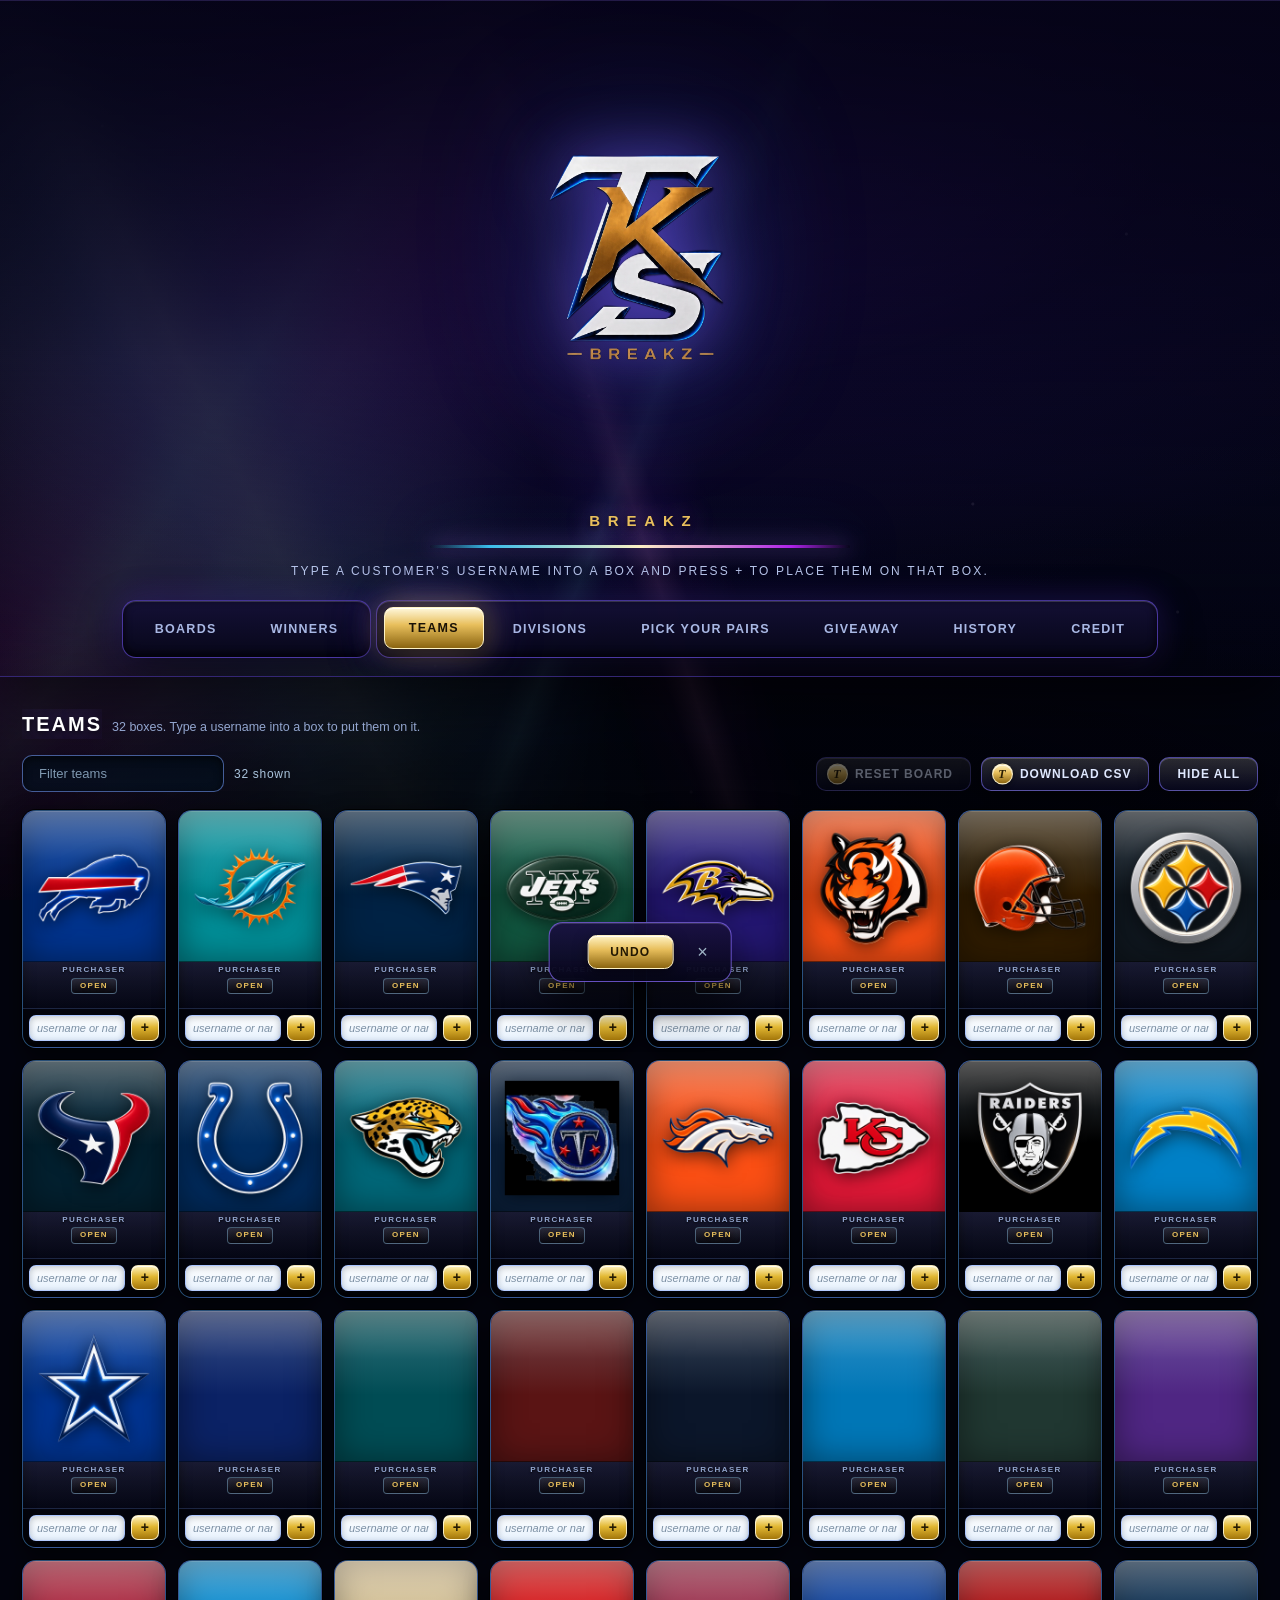
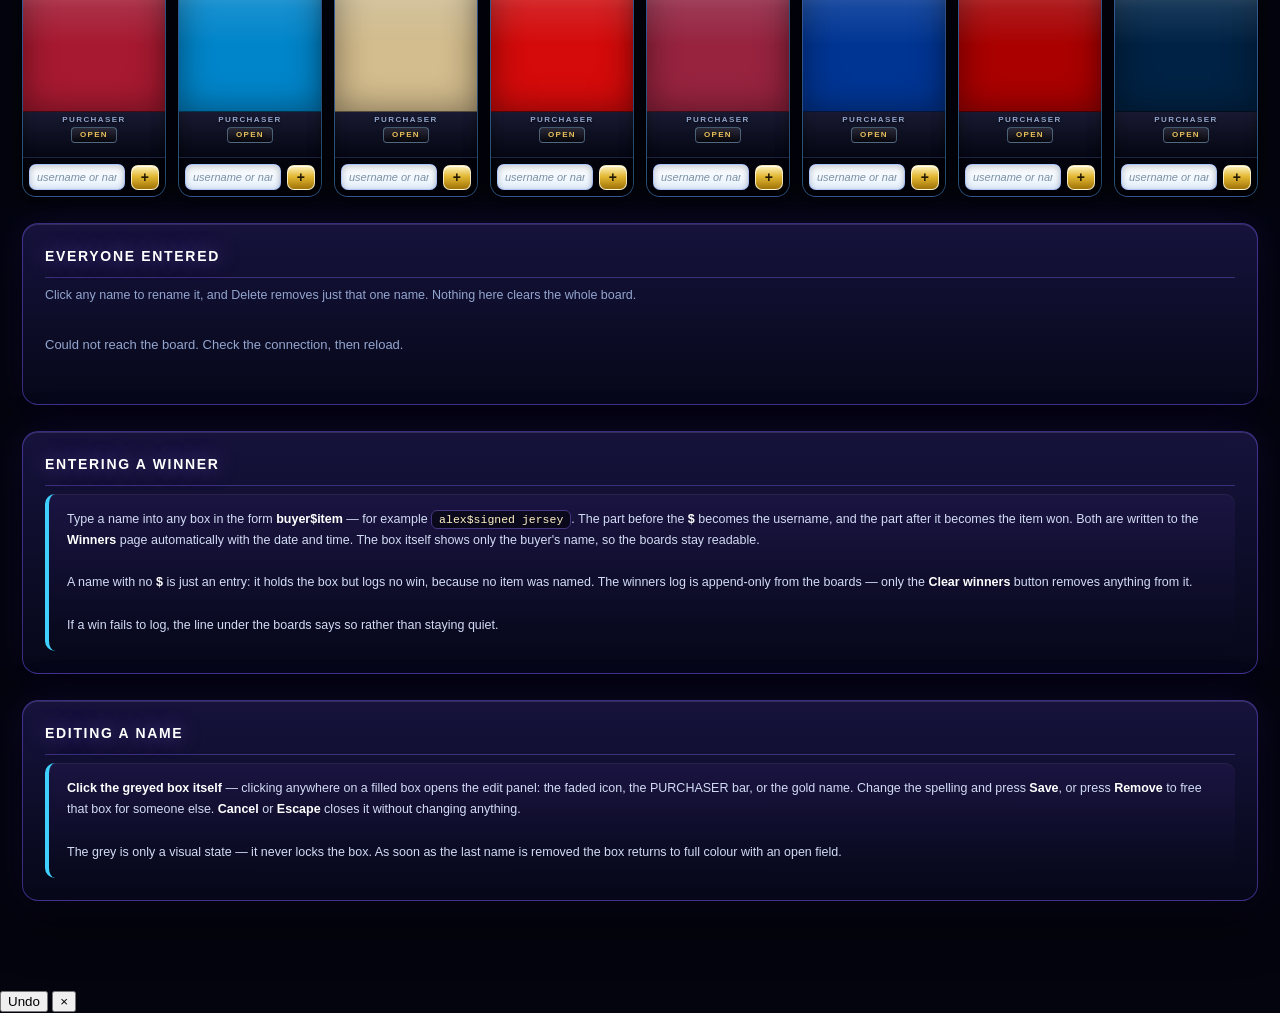
==== index.html @ a14201a5 "Update index.html" ====
<!DOCTYPE html>
<html lang="en">
<head>
<meta charset="utf-8">
<meta name="viewport" content="width=device-width, initial-scale=1">
<title>TKS Breakz — Boards and Winners</title>
<link rel="icon" href="favicon.svg" type="image/svg+xml">
<script>
/* THE STYLESHEETS, LOADED IN ORDER. casino.css is the whole theme;
   divisions.css restyles the Divisions board into cards and nothing
   else. A plain <link> starts downloading at once.

   THE ?v= NUMBER MUST GO UP EVERY TIME A FILE BELOW CHANGES.

   These were plain filenames, so when the CSS changed the browser kept
   serving the copy already in its cache - and so did GitHub's CDN.
   Uploading a new neon.css changed nothing, because the URL had not.
   ?v= makes each one a different URL, so a changed file is a new
   download everywhere.

   BUMPED to 25: one person may now hold SEVERAL pairs, so four pairs
   earn two entries. The board had been refusing every pair after the
   first, which is why the giveaway only ever saw one of them.

   app.js now carries: the HISTORY tab (every board reset is written down
   before it clears, and History lists each one); the GIVEAWAY wheel with
   the TKS mark in the hub, a side arrow whose point marks the winner,
   labels that never cross the middle, and a livelier spin.

   neon.css carries the hub-mark styling and the spin glow. */
(function () {
  var files = ["casino.css?v=25", "divisions.css?v=25", "neon.css?v=25"];
  for (var i = 0; i < files.length; i++) {
    var link = document.createElement("link");
    link.rel = "stylesheet";
    link.href = files[i];
    document.head.appendChild(link);
  }
})();
</script>
<style>
  /* the run banner on the winners page */
  .runbar{
    display:flex; flex-wrap:wrap; gap:10px 14px; align-items:center;
    padding:13px 16px; margin:0 0 18px;
    background:linear-gradient(180deg, rgba(8,28,52,.85), rgba(3,12,24,.7));
    border:1px solid rgba(201,162,39,.45); border-radius:12px;
    box-shadow:inset 0 1px 0 rgba(255,255,255,.08);
  }
  .runbar .lbl{
    font-size:10.5px; font-weight:900; letter-spacing:.12em;
    text-transform:uppercase; color:#f0d67a;
  }
  .runbar .when{font-size:13px; font-weight:800; color:#eaf3ff}
  .runbar .spacer{flex:1 1 auto}
  #newRun{
    font-family:inherit; font-size:11px; font-weight:900;
    letter-spacing:.09em; text-transform:uppercase; cursor:pointer;
    padding:9px 18px; border-radius:9px;
    color:#221803; border:1px solid #ffeeae;
    background:linear-gradient(180deg, #fff8dc, #f2d264 42%, #b6880f 100%);
    box-shadow:0 3px 10px rgba(0,0,0,.5), inset 0 1px 0 rgba(255,255,255,.85);
  }
  #newRun:hover{filter:brightness(1.08)}
  #newRun:disabled{opacity:.5; cursor:not-allowed}

  .note.warn{border-left-color:#ff9b9e; color:#ffd3d5}
</style>
</head>
<body>

<header>
  <a class="brand" href="./" aria-label="TKS Breakz home">
    <img src="logo.png" alt="TKS Breakz">
  </a>
  <h1>Breakz</h1>
  <p>Type a customer's username into a box and press + to place them on that box.</p>

  <div class="segment" id="pages" role="tablist" aria-label="Choose a page">
    <button type="button" id="pageBoardsBtn" role="tab" aria-selected="true">Boards</button>
    <button type="button" id="pageWinnersBtn" role="tab" aria-selected="false">Winners</button>
  </div>

  <div class="segment" id="tabs" role="tablist" aria-label="Choose a board"></div>
</header>

<!-- ============================ THE BOARDS PAGE ============================ -->
<div class="wrap" id="boardsPage">

  <div id="bootReport" style="display:none;background:#3a1d1d;border:1px solid #ff6b6b;border-radius:9px;padding:14px 16px;margin-bottom:16px;color:#ffd4d4;font-family:monospace;font-size:12.5px;white-space:pre-wrap"></div>

  <div class="boardhead">
    <h2 id="boardTitle">Teams</h2>
    <span id="boardSub"></span>
  </div>

  <div class="toolbar">
    <div class="left">
      <input id="filter" type="text" placeholder="Filter…" aria-label="Filter">
      <span class="count" id="count"></span>
    </div>
    <div class="left">
      <button class="ghost" id="resetBoard" type="button">Reset board</button>
      <button class="ghost" id="exportCsv" type="button">Download CSV</button>
      <button class="ghost" id="clearAll" type="button">Hide all</button>
    </div>
  </div>

  <div id="boards"></div>

  <div class="panel">
    <h2>Everyone entered <span class="count" id="entryCount"></span></h2>
    <p class="sub">Click any name to rename it, and Delete removes just that one name. Nothing here clears the whole board.</p>
    <div id="entries"></div>
    <p class="ok" id="saved"></p>
  </div>

  <div class="panel">
    <h2>Entering a winner</h2>
    <div class="note">
      Type a name into any box in the form <strong>buyer$item</strong> — for example
      <code>alex$signed jersey</code>. The part before the <strong>$</strong> becomes the username,
      and the part after it becomes the item won. Both are written to the
      <strong>Winners</strong> page automatically with the date and time. The box itself shows only the
      buyer's name, so the boards stay readable.<br><br>
      A name with no <strong>$</strong> is just an entry: it holds the box but logs no win, because no
      item was named. The winners log is append-only from the boards — only the
      <strong>Clear winners</strong> button removes anything from it.<br><br>
      If a win fails to log, the line under the boards says so rather than staying quiet.
    </div>
  </div>

  <div class="panel">
    <h2>Editing a name</h2>
    <div class="note">
      <strong>Click the greyed box itself</strong> — clicking anywhere on a filled box opens the edit panel:
      the faded icon, the PURCHASER bar, or the gold name. Change the spelling and press <strong>Save</strong>,
      or press <strong>Remove</strong> to free that box for someone else. <strong>Cancel</strong> or
      <strong>Escape</strong> closes it without changing anything.<br><br>
      The grey is only a visual state — it never locks the box. As soon as the last name is removed the box
      returns to full colour with an open field.
    </div>
  </div>

</div>

<!-- ============================ THE WINNERS PAGE ============================ -->
<div class="wrap" id="winnersPage" style="display:none">

  <div class="boardhead">
    <h2>Winners</h2>
    <span id="winnerCount"></span>
  </div>

  <!-- THE CURRENT RUN. Starting a new run moves one timestamp and
       deletes nothing, so the all-time board on the customer page
       keeps counting right through it. -->
  <div class="runbar">
    <span class="lbl">Current run began</span>
    <span class="when" id="runBegan">-</span>
    <span class="spacer"></span>
    <button type="button" id="newRun" title="Start a fresh run. No wins are deleted and the all-time board is untouched.">Start new run</button>
  </div>

  <div class="toolbar">
    <div class="left">
      <span class="sub" style="color:#a9c3dc;font-size:12.5px">
        Every item won, logged automatically when a box is filled as buyer$item.
        Type a tracking number straight onto the winner's line.
      </span>
    </div>
    <div class="left">
      <button class="ghost" id="winnerRefresh" type="button">Refresh</button>
      <button class="ghost" id="winnerCsv" type="button">Download winners</button>
      <button class="ghost" id="winnerClear" type="button">Clear winners</button>
    </div>
  </div>

  <div class="panel">
    <h2>Items won</h2>
    <div id="winners"></div>
  </div>

  <div class="panel">
    <h2>How this page fills up</h2>
    <div class="note">
      <strong>Items won</strong> is filled automatically: every time a name is placed on a board as
      <strong>buyer$item</strong>, a line appears with the date, the time, the username and the item.<br><br>
      <strong>Tracking numbers</strong> are typed into the small box on each winner's own line — no
      separate list. Type the number and it saves as soon as you click away or press Enter.<br><br>
      <strong>Start new run</strong> moves the run marker to now. The customer page's
      <strong>Current Run</strong> board goes back to zero, while <strong>All-Time Leaders</strong> keeps
      every win ever recorded. Nothing is deleted either way.<br><br>
      Nothing on the boards can remove a line from this list — not Reset board, not Hide all, not removing
      or renaming a name. Only <strong>Clear winners</strong> empties it.
    </div>
  </div>

  <div class="panel">
    <h2>The customer ledger</h2>
    <div class="note warn">
      This page is the shared ledger. Everything written here also appears, live, on the customer page:
      <strong>ledger.html</strong> — send customers that address and nothing else.<br><br>
      Customers see two leaderboards there, the Current Run board and the All-Time board, plus a list of
      every winner with a search box. That page is read-only by the database's own rules: it holds no
      sign-in and cannot write, change or delete a single row, whoever is using it.<br><br>
      <strong>This page has no sign-in either.</strong> Every button on it works for whoever opens it,
      including <strong>Clear winners</strong>. Keep the address to yourself, and use
      <strong>Download winners</strong> after each break so you always hold a copy nothing can touch.<br><br>
      Because the ledger is open to anyone with the link, <strong>do not put anything private on a winner's
      line</strong>. The username, the item and the tracking number are all visible to anyone who opens
      that page.
    </div>
  </div>

</div>

<div id="undobar">
  <span id="undotext"></span>
  <button id="undobtn" type="button">Undo</button>
  <button id="undoclose" type="button" aria-label="Dismiss">&times;</button>
</div>

<div id="winnerUndoBar">
  <span id="winnerUndoText"></span>
  <button id="winnerUndoBtn" type="button">Undo</button>
  <button id="winnerUndoClose" type="button" aria-label="Dismiss">&times;</button>
</div>

<!-- ORDER MATTERS: teams.js defines TEAMS, boards.js builds BOARDS from it,
     sb-client.js holds the shared connection, winners.js logs the wins,
     app.js draws it all. -->
<!-- A VERSION ON EVERY SCRIPT.

     These were plain filenames, so when the code changed the browser kept
     serving the copy already in its cache - and so did GitHub's CDN.
     Uploading a new app.js changed nothing, because the URL had not.

     ?v= makes each one a different URL, so a changed file is a new
     download everywhere. BUMP THIS NUMBER WHENEVER A SCRIPT CHANGES.

     BUMPED to 25 so app.js is refetched with the rest. -->
<script src="teams.js?v=25"></script>
<script src="boards.js?v=25"></script>
<script src="sb-client.js?v=25"></script>
<script src="winners.js?v=25"></script>
<script src="app.js?v=25"></script>

<script>
(function () {
  function show(which) {
    var boards = document.getElementById("boardsPage");
    var wins = document.getElementById("winnersPage");
    var bBtn = document.getElementById("pageBoardsBtn");
    var wBtn = document.getElementById("pageWinnersBtn");
    if (!boards || !wins) return;

    var onWinners = which === "winners";
    boards.style.display = onWinners ? "none" : "";
    wins.style.display = onWinners ? "" : "none";
    if (bBtn) bBtn.className = onWinners ? "" : "on";
    if (wBtn) wBtn.className = onWinners ? "on" : "";
    if (bBtn) bBtn.setAttribute("aria-selected", onWinners ? "false" : "true");
    if (wBtn) wBtn.setAttribute("aria-selected", onWinners ? "true" : "false");

    if (typeof renderWinners === "function") renderWinners();
    if (typeof paintRun === "function") paintRun();
  }

  window.showPage = show;

  var b = document.getElementById("pageBoardsBtn");
  var w = document.getElementById("pageWinnersBtn");
  if (b) b.addEventListener("click", function () { show("boards"); });
  if (w) w.addEventListener("click", function () { show("winners"); });
})();

(function () {
  function boot() {
    if (typeof initWinners === "function") initWinners();
  }
  if (document.readyState === "loading") {
    document.addEventListener("DOMContentLoaded", boot);
  } else {
    boot();
  }
})();

(function () {
  window.addEventListener("error", function (e) {
    var box = document.getElementById("bootReport");
    if (!box) return;
    box.style.display = "block";
    box.textContent += "Error: " + (e.message || "?") + "\n  at " +
      (e.filename || "?") + " line " + (e.lineno || "?") + "\n";
  });
})();
</script>
</body>
</html>
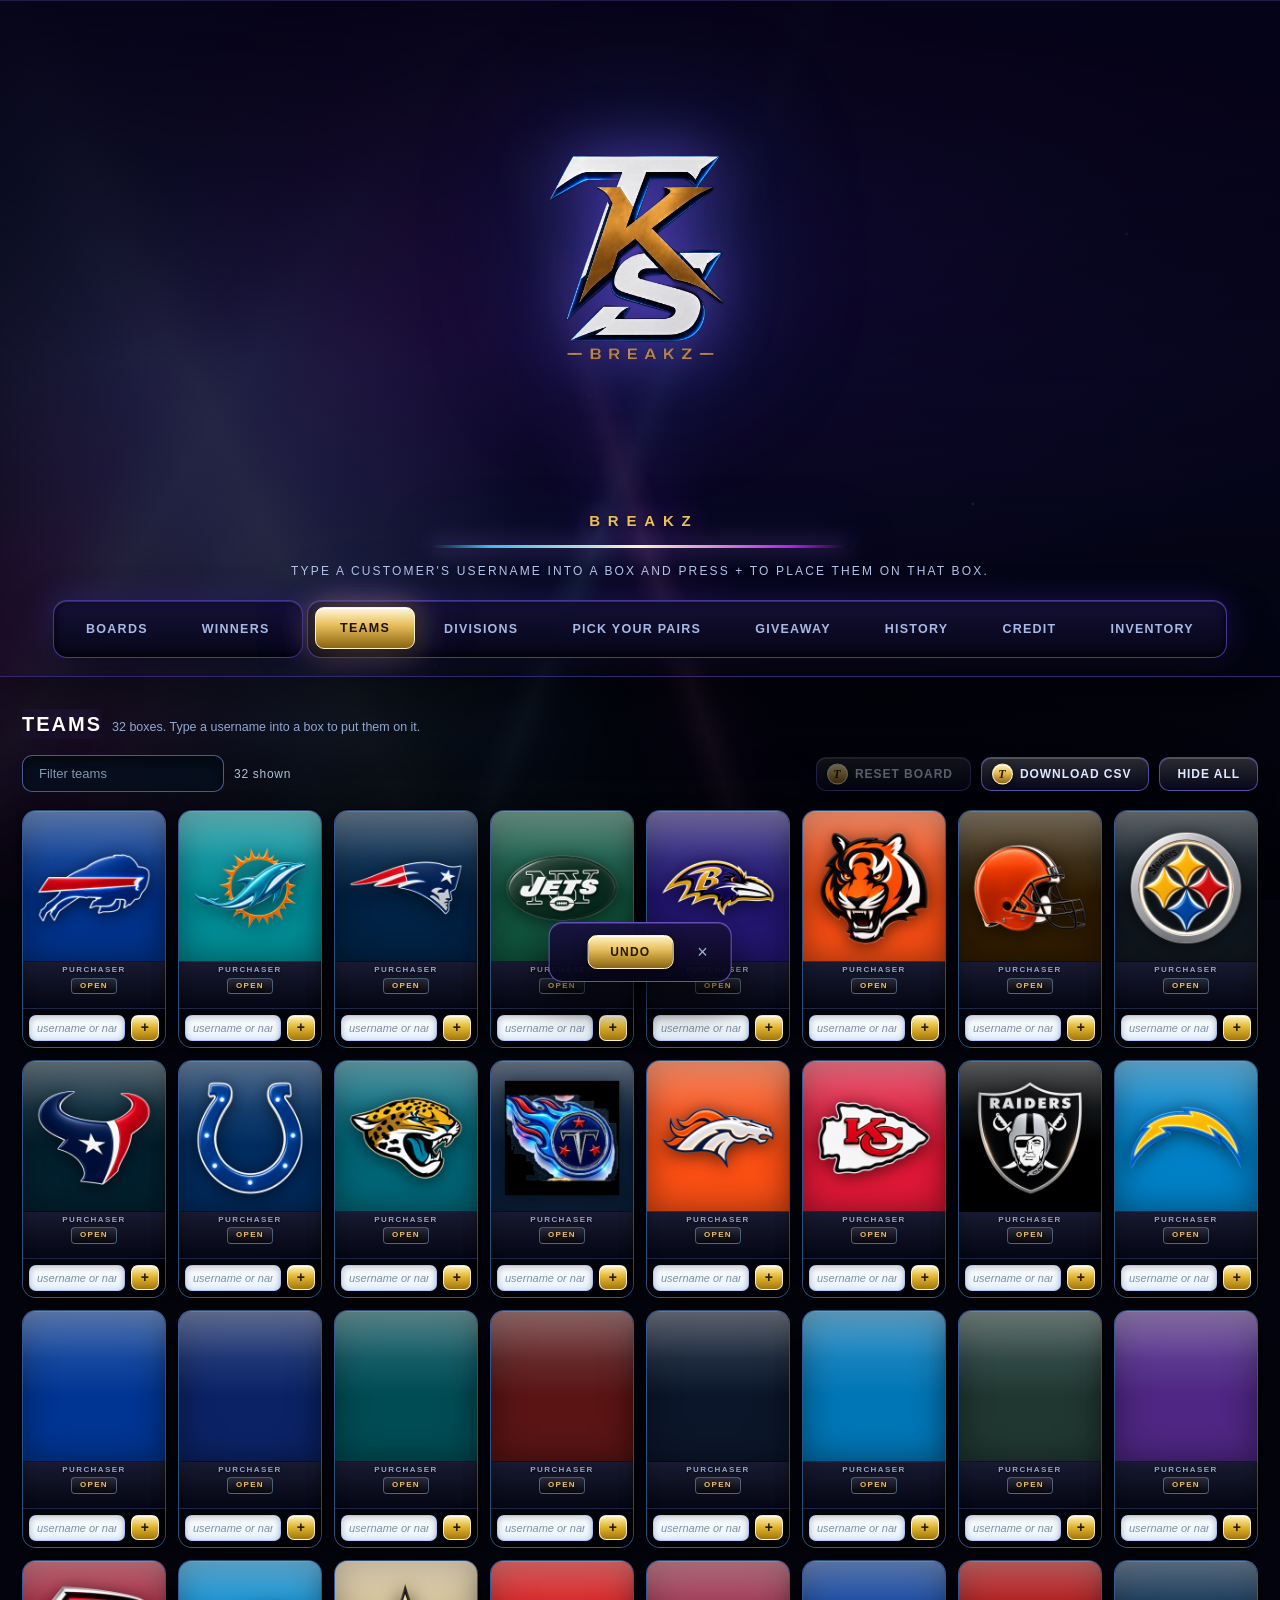
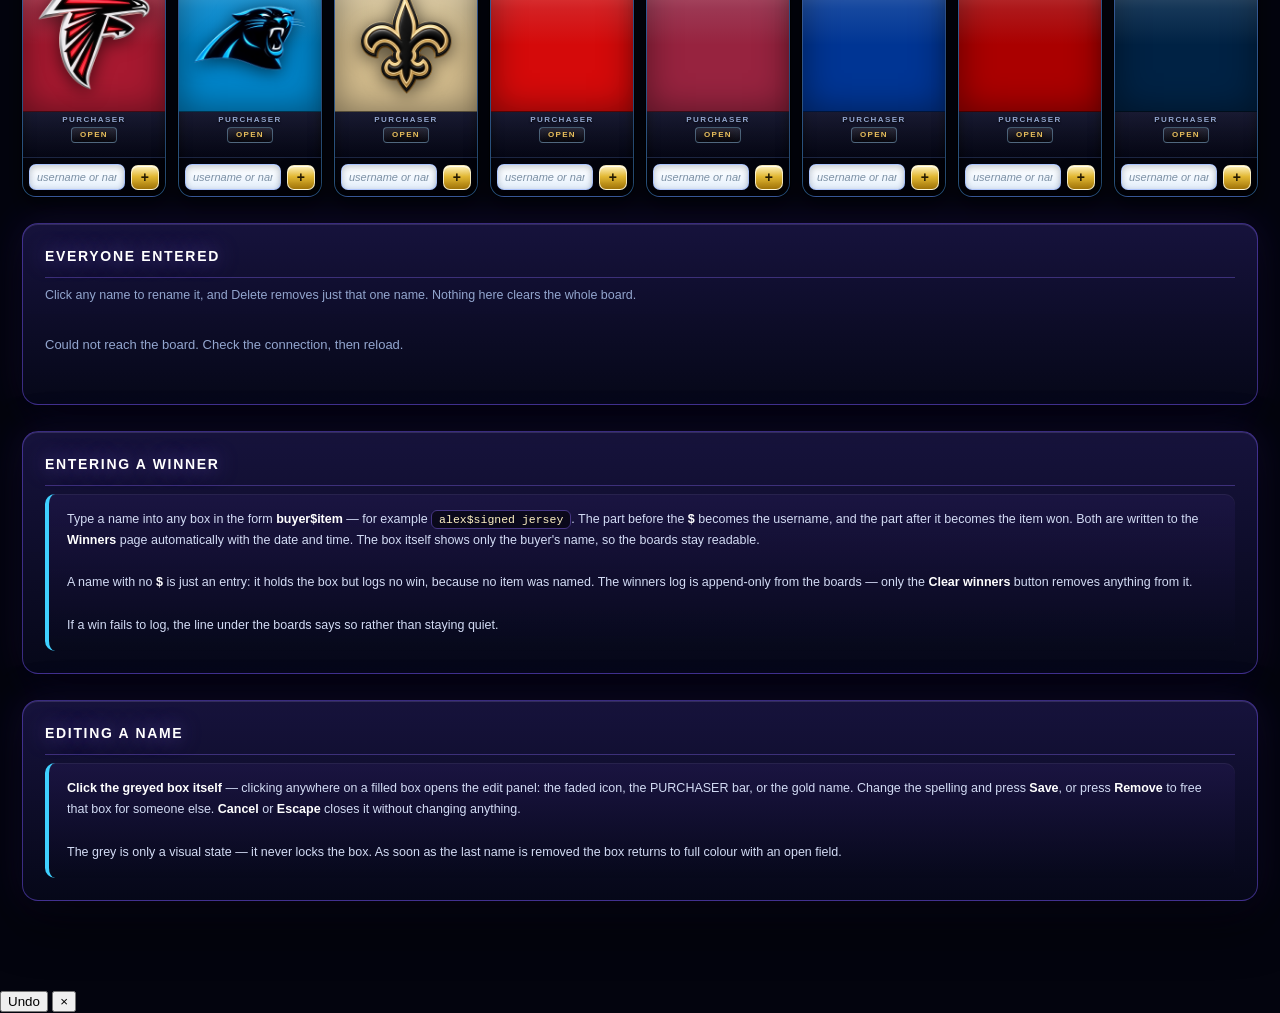
==== commit af0c70fc: "Update index.html" ====
--- a/index.html
+++ b/index.html
@@ -18,9 +18,8 @@
    ?v= makes each one a different URL, so a changed file is a new
    download everywhere.
 
-   BUMPED to 25: one person may now hold SEVERAL pairs, so four pairs
-   earn two entries. The board had been refusing every pair after the
-   first, which is why the giveaway only ever saw one of them.
+   BUMPED to 26: a new INVENTORY tab on the control side, for logging
+   stock bought into the shop and what it cost.
 
    app.js now carries: the HISTORY tab (every board reset is written down
    before it clears, and History lists each one); the GIVEAWAY wheel with
@@ -29,7 +28,7 @@
 
    neon.css carries the hub-mark styling and the spin glow. */
 (function () {
-  var files = ["casino.css?v=25", "divisions.css?v=25", "neon.css?v=25"];
+  var files = ["casino.css?v=26", "divisions.css?v=26", "neon.css?v=26"];
   for (var i = 0; i < files.length; i++) {
     var link = document.createElement("link");
     link.rel = "stylesheet";
@@ -239,12 +238,12 @@
      ?v= makes each one a different URL, so a changed file is a new
      download everywhere. BUMP THIS NUMBER WHENEVER A SCRIPT CHANGES.
 
-     BUMPED to 25 so app.js is refetched with the rest. -->
-<script src="teams.js?v=25"></script>
-<script src="boards.js?v=25"></script>
-<script src="sb-client.js?v=25"></script>
-<script src="winners.js?v=25"></script>
-<script src="app.js?v=25"></script>
+     BUMPED to 26 so app.js is refetched with the rest. -->
+<script src="teams.js?v=26"></script>
+<script src="boards.js?v=26"></script>
+<script src="sb-client.js?v=26"></script>
+<script src="winners.js?v=26"></script>
+<script src="app.js?v=26"></script>
 
 <script>
 (function () {
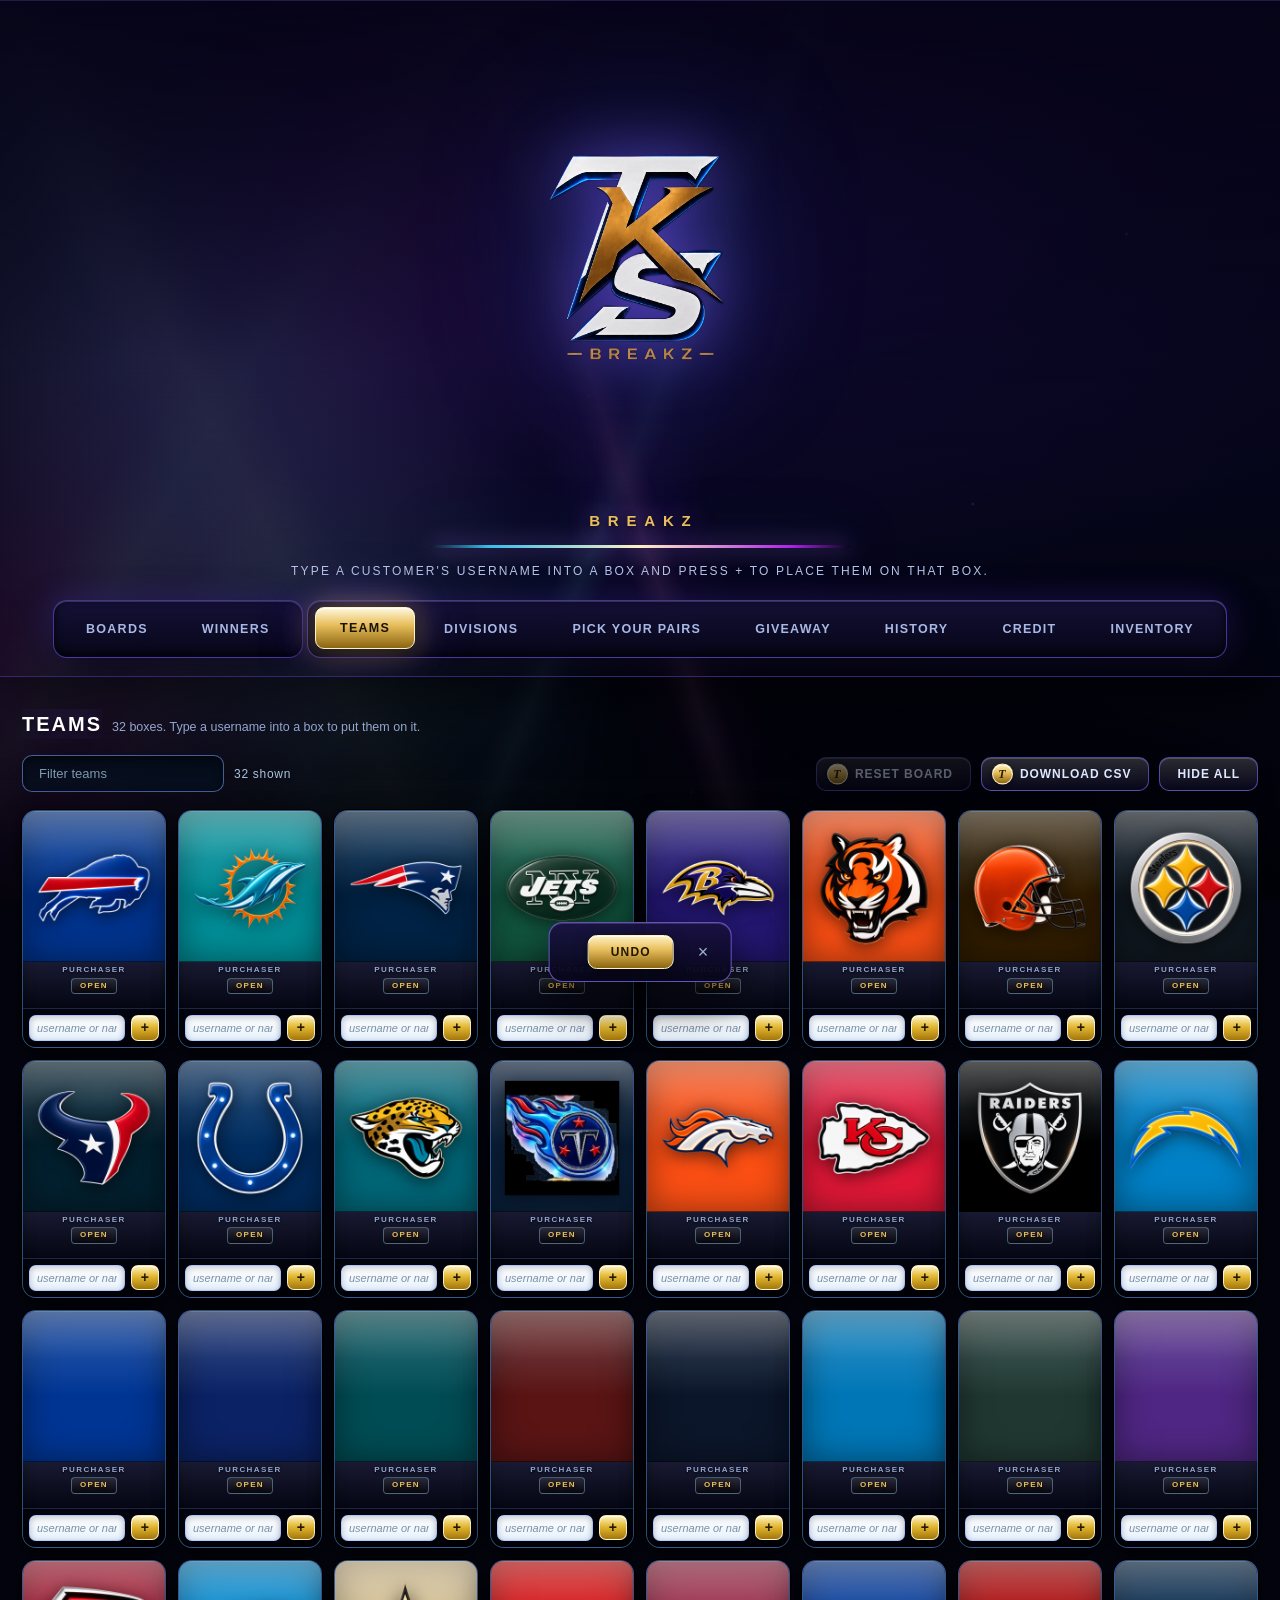
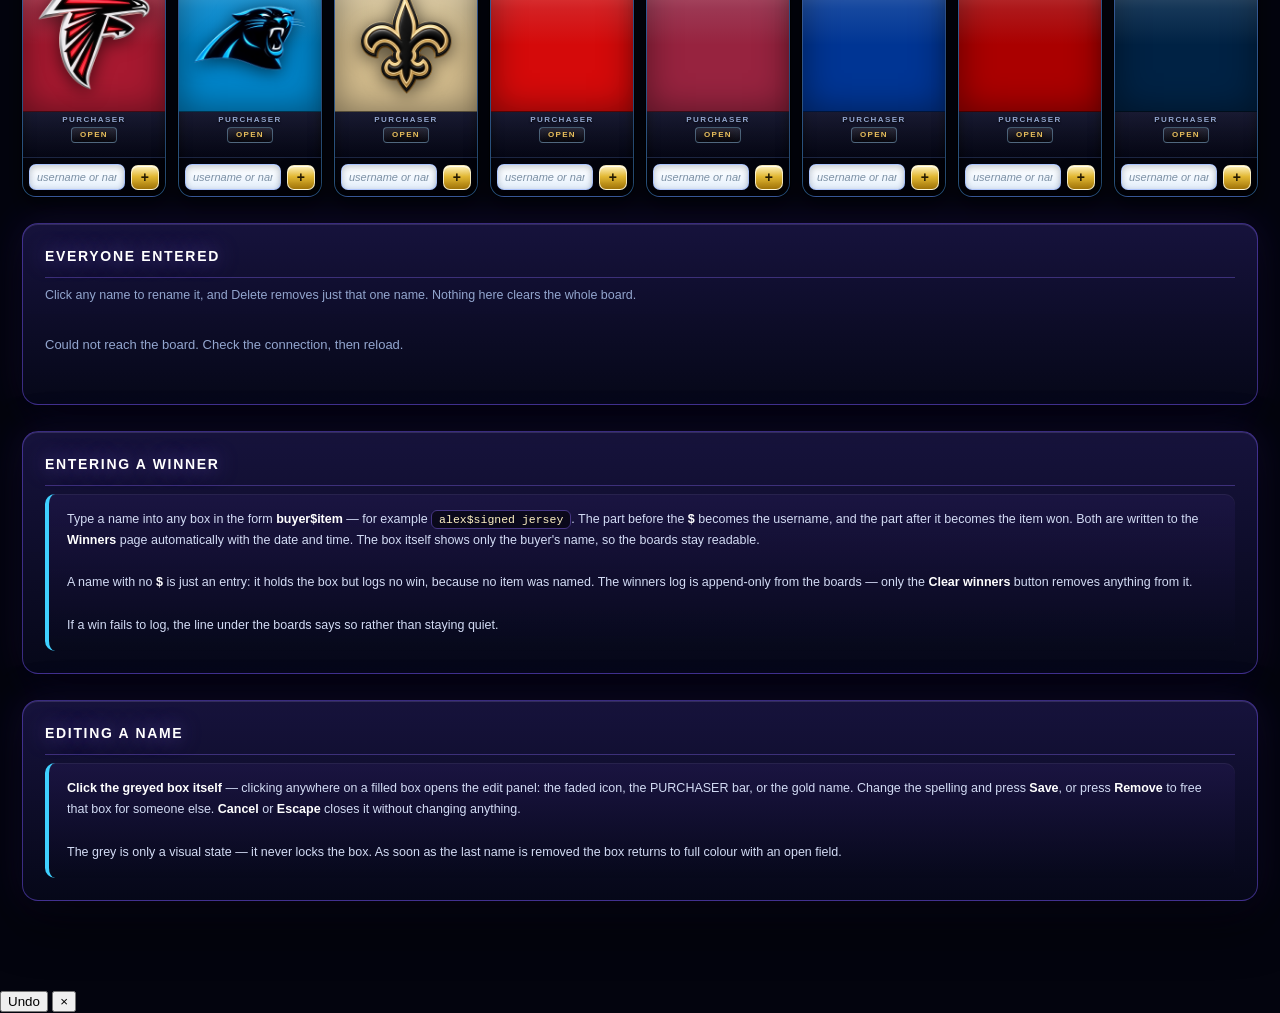
==== commit 8bf0a048: "Update index.html" ====
--- a/index.html
+++ b/index.html
@@ -18,8 +18,9 @@
    ?v= makes each one a different URL, so a changed file is a new
    download everywhere.
 
-   BUMPED to 26: a new INVENTORY tab on the control side, for logging
-   stock bought into the shop and what it cost.
+   BUMPED to 27: the INVENTORY tab can now tick items, total what is
+   selected, and take them out as one report - with Put back to return
+   a batch to stock.
 
    app.js now carries: the HISTORY tab (every board reset is written down
    before it clears, and History lists each one); the GIVEAWAY wheel with
@@ -28,7 +29,7 @@
 
    neon.css carries the hub-mark styling and the spin glow. */
 (function () {
-  var files = ["casino.css?v=26", "divisions.css?v=26", "neon.css?v=26"];
+  var files = ["casino.css?v=27", "divisions.css?v=27", "neon.css?v=27"];
   for (var i = 0; i < files.length; i++) {
     var link = document.createElement("link");
     link.rel = "stylesheet";
@@ -238,12 +239,12 @@
      ?v= makes each one a different URL, so a changed file is a new
      download everywhere. BUMP THIS NUMBER WHENEVER A SCRIPT CHANGES.
 
-     BUMPED to 26 so app.js is refetched with the rest. -->
-<script src="teams.js?v=26"></script>
-<script src="boards.js?v=26"></script>
-<script src="sb-client.js?v=26"></script>
-<script src="winners.js?v=26"></script>
-<script src="app.js?v=26"></script>
+     BUMPED to 27 so app.js is refetched with the rest. -->
+<script src="teams.js?v=27"></script>
+<script src="boards.js?v=27"></script>
+<script src="sb-client.js?v=27"></script>
+<script src="winners.js?v=27"></script>
+<script src="app.js?v=27"></script>
 
 <script>
 (function () {
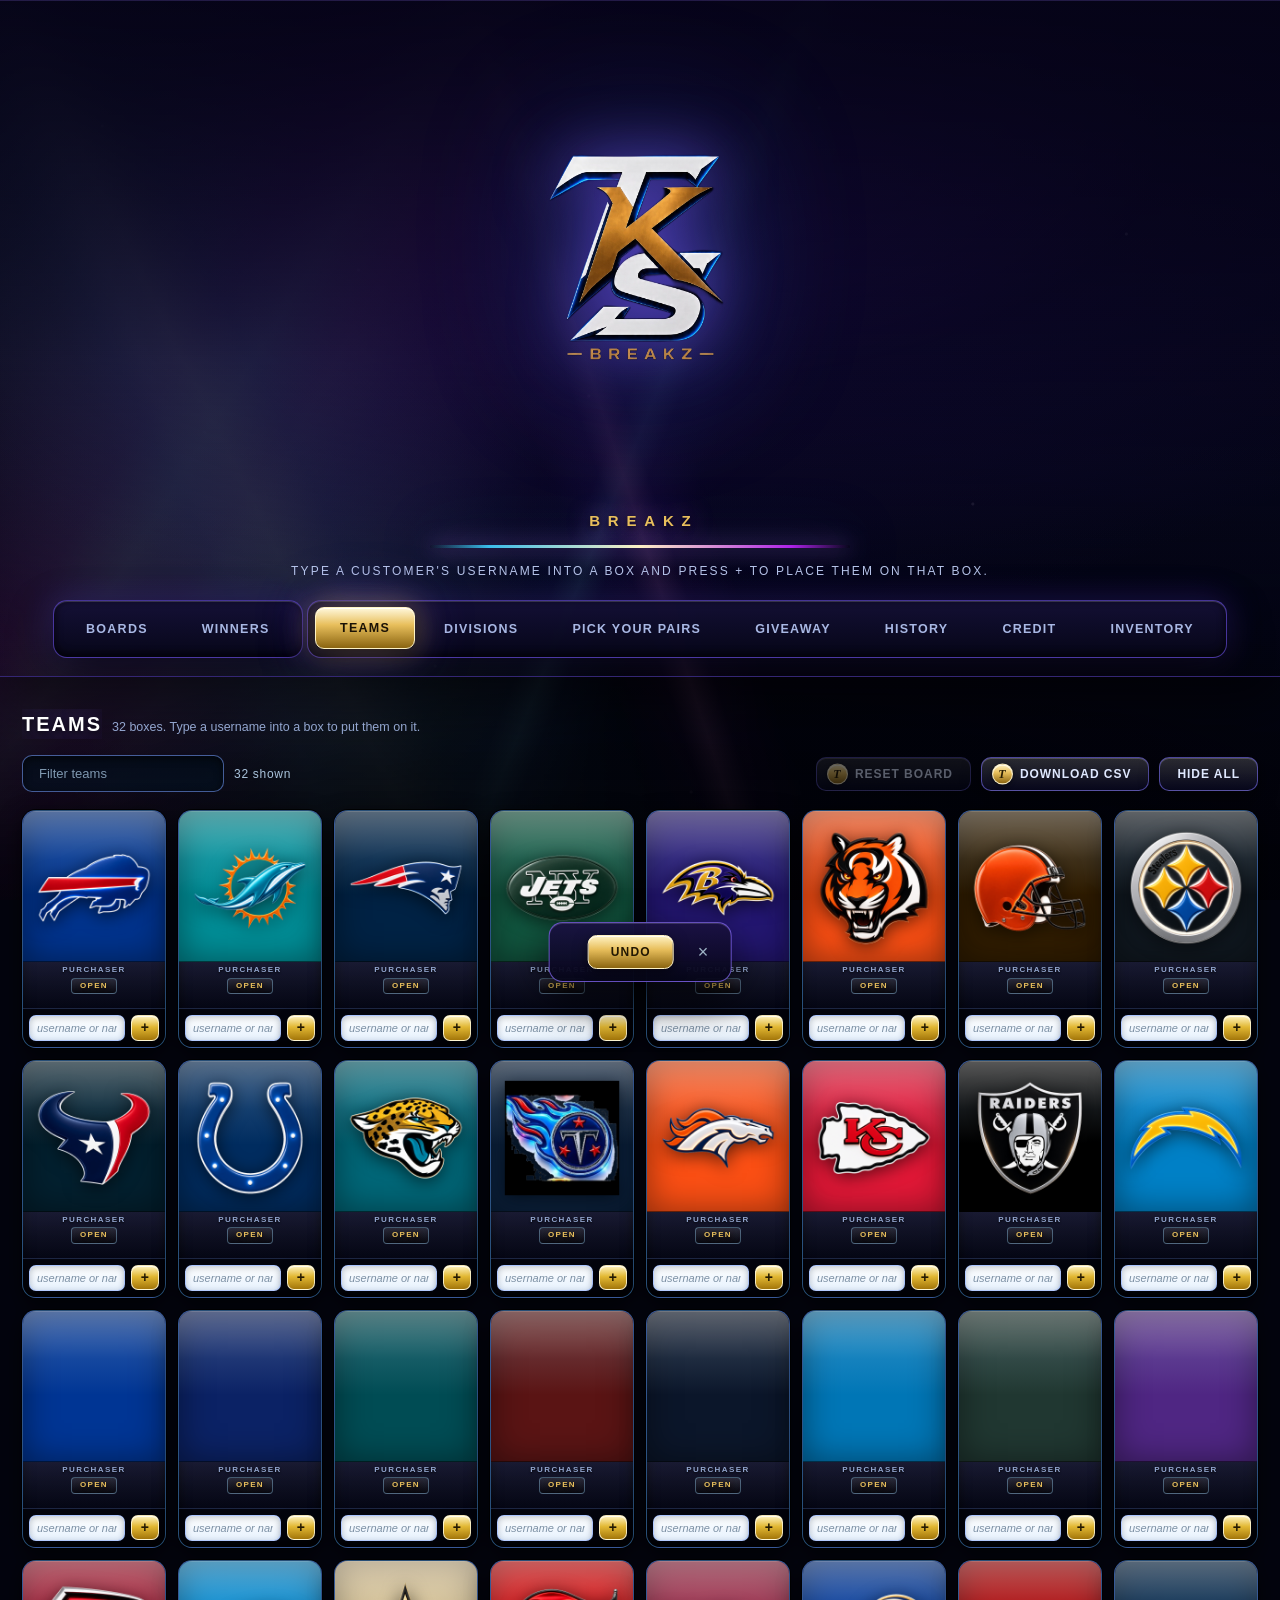
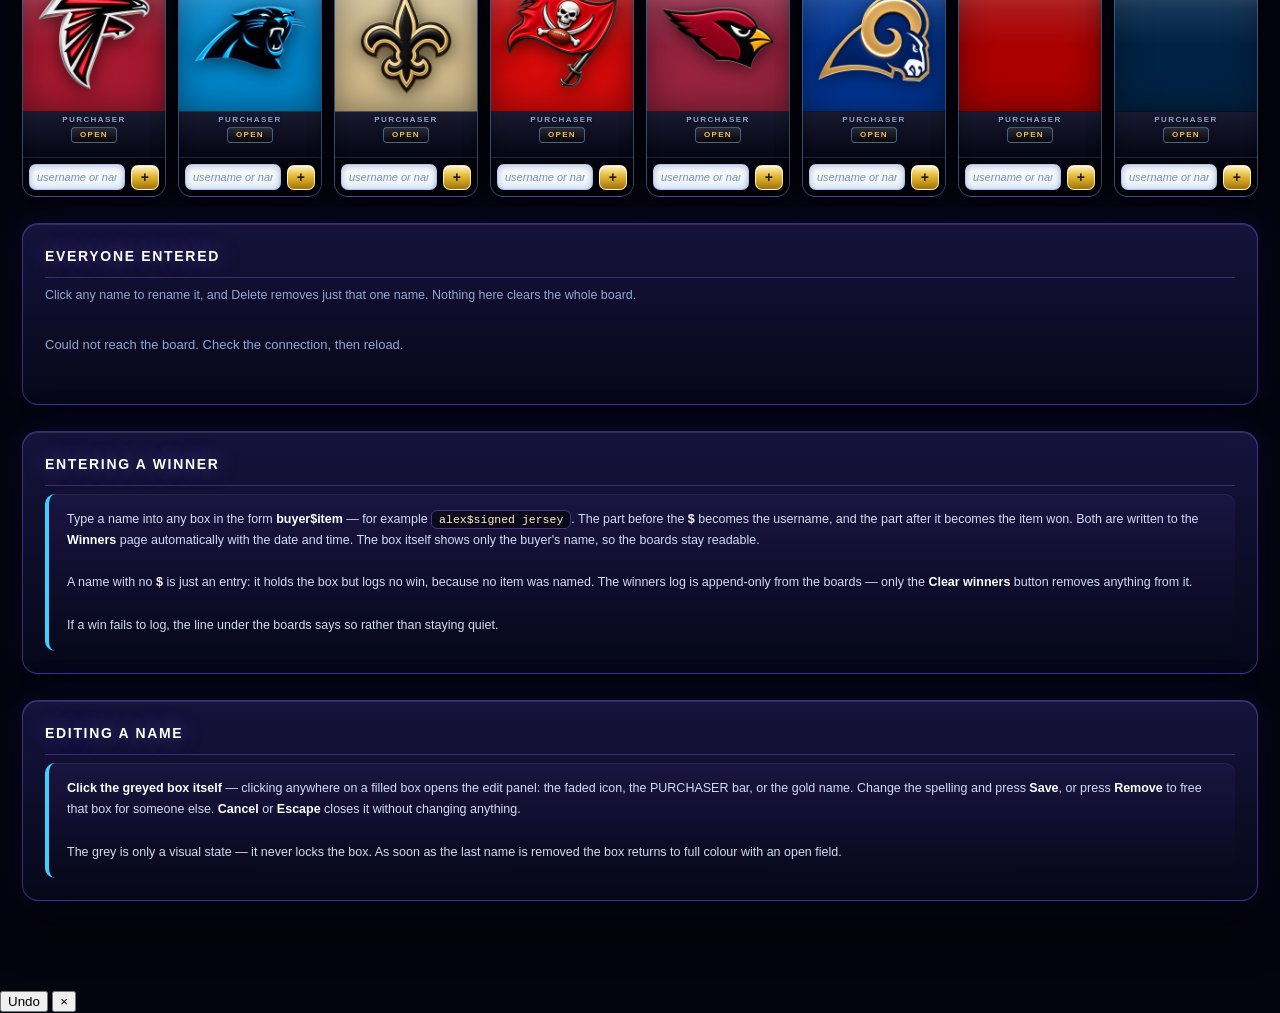
==== commit 0c2bd8ed: "Update index.html" ====
--- a/index.html
+++ b/index.html
@@ -18,9 +18,9 @@
    ?v= makes each one a different URL, so a changed file is a new
    download everywhere.
 
-   BUMPED to 27: the INVENTORY tab can now tick items, total what is
-   selected, and take them out as one report - with Put back to return
-   a batch to stock.
+   BUMPED to 28: neon.css carries the INVENTORY CARD styles. The cards
+   were being built with no CSS at all, so an item showed as loose text
+   instead of a selectable tile.
 
    app.js now carries: the HISTORY tab (every board reset is written down
    before it clears, and History lists each one); the GIVEAWAY wheel with
@@ -29,7 +29,7 @@
 
    neon.css carries the hub-mark styling and the spin glow. */
 (function () {
-  var files = ["casino.css?v=27", "divisions.css?v=27", "neon.css?v=27"];
+  var files = ["casino.css?v=28", "divisions.css?v=28", "neon.css?v=28"];
   for (var i = 0; i < files.length; i++) {
     var link = document.createElement("link");
     link.rel = "stylesheet";
@@ -239,12 +239,12 @@
      ?v= makes each one a different URL, so a changed file is a new
      download everywhere. BUMP THIS NUMBER WHENEVER A SCRIPT CHANGES.
 
-     BUMPED to 27 so app.js is refetched with the rest. -->
-<script src="teams.js?v=27"></script>
-<script src="boards.js?v=27"></script>
-<script src="sb-client.js?v=27"></script>
-<script src="winners.js?v=27"></script>
-<script src="app.js?v=27"></script>
+     BUMPED to 28 so app.js is refetched with the rest. -->
+<script src="teams.js?v=28"></script>
+<script src="boards.js?v=28"></script>
+<script src="sb-client.js?v=28"></script>
+<script src="winners.js?v=28"></script>
+<script src="app.js?v=28"></script>
 
 <script>
 (function () {
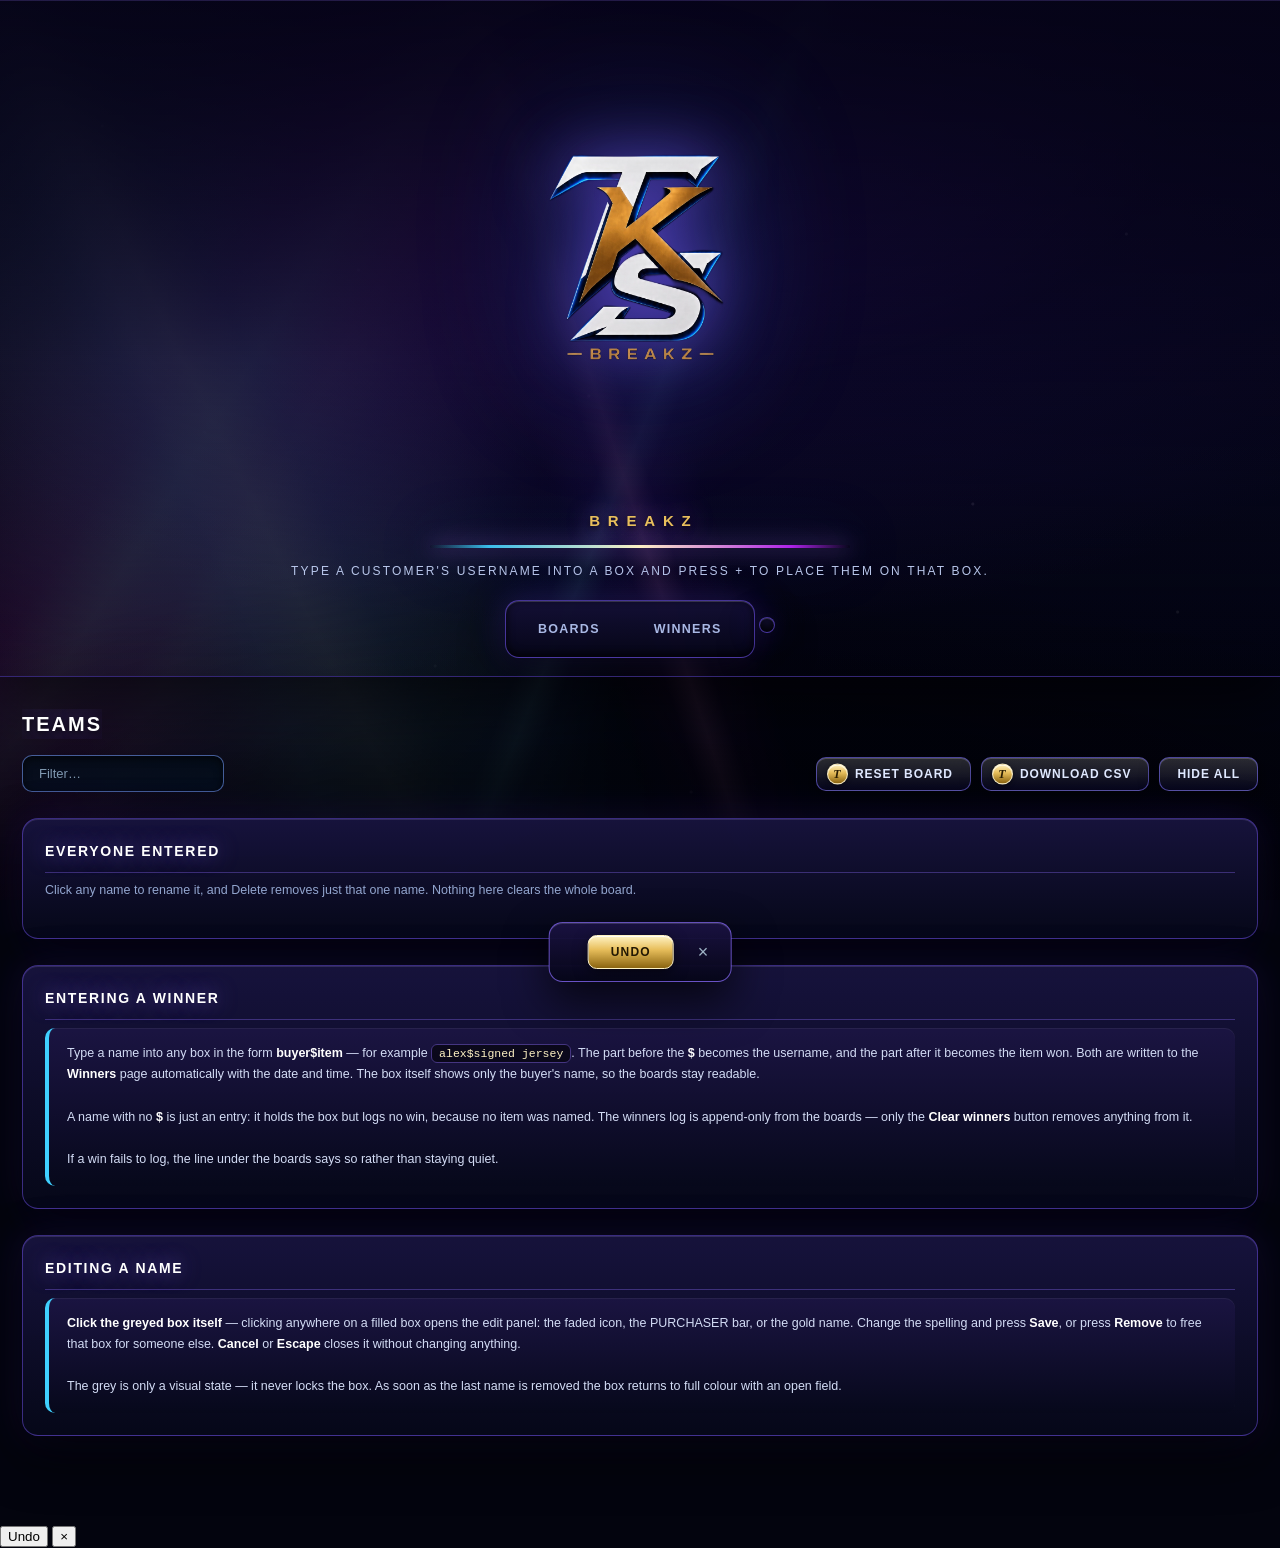
==== commit bd8dd055: "Inventory: restore index.html and bump every ?v= to 29 index.html came back empty from the earlier c" ====
--- a/index.html
+++ b/index.html
@@ -18,9 +18,11 @@
    ?v= makes each one a different URL, so a changed file is a new
    download everywhere.
 
-   BUMPED to 28: neon.css carries the INVENTORY CARD styles. The cards
-   were being built with no CSS at all, so an item showed as loose text
-   instead of a selectable tile.
+   BUMPED to 29: neon.css carries the SELECTION PANEL and REPORT
+   styles - .pickcard, .pickrow, .picktotal, .outbatch and the
+   .creditform fields had no rules at all, so the right column
+   and the report underneath rendered as loose text. app.js
+   carries the drawn per-item card icon.
 
    app.js now carries: the HISTORY tab (every board reset is written down
    before it clears, and History lists each one); the GIVEAWAY wheel with
@@ -29,7 +31,7 @@
 
    neon.css carries the hub-mark styling and the spin glow. */
 (function () {
-  var files = ["casino.css?v=28", "divisions.css?v=28", "neon.css?v=28"];
+  var files = ["casino.css?v=29", "divisions.css?v=29", "neon.css?v=29"];
   for (var i = 0; i < files.length; i++) {
     var link = document.createElement("link");
     link.rel = "stylesheet";
@@ -239,12 +241,12 @@
      ?v= makes each one a different URL, so a changed file is a new
      download everywhere. BUMP THIS NUMBER WHENEVER A SCRIPT CHANGES.
 
-     BUMPED to 28 so app.js is refetched with the rest. -->
-<script src="teams.js?v=28"></script>
-<script src="boards.js?v=28"></script>
-<script src="sb-client.js?v=28"></script>
-<script src="winners.js?v=28"></script>
-<script src="app.js?v=28"></script>
+     BUMPED to 29 so app.js is refetched with the rest. -->
+<script src="teams.js?v=29"></script>
+<script src="boards.js?v=29"></script>
+<script src="sb-client.js?v=29"></script>
+<script src="winners.js?v=29"></script>
+<script src="app.js?v=29"></script>
 
 <script>
 (function () {
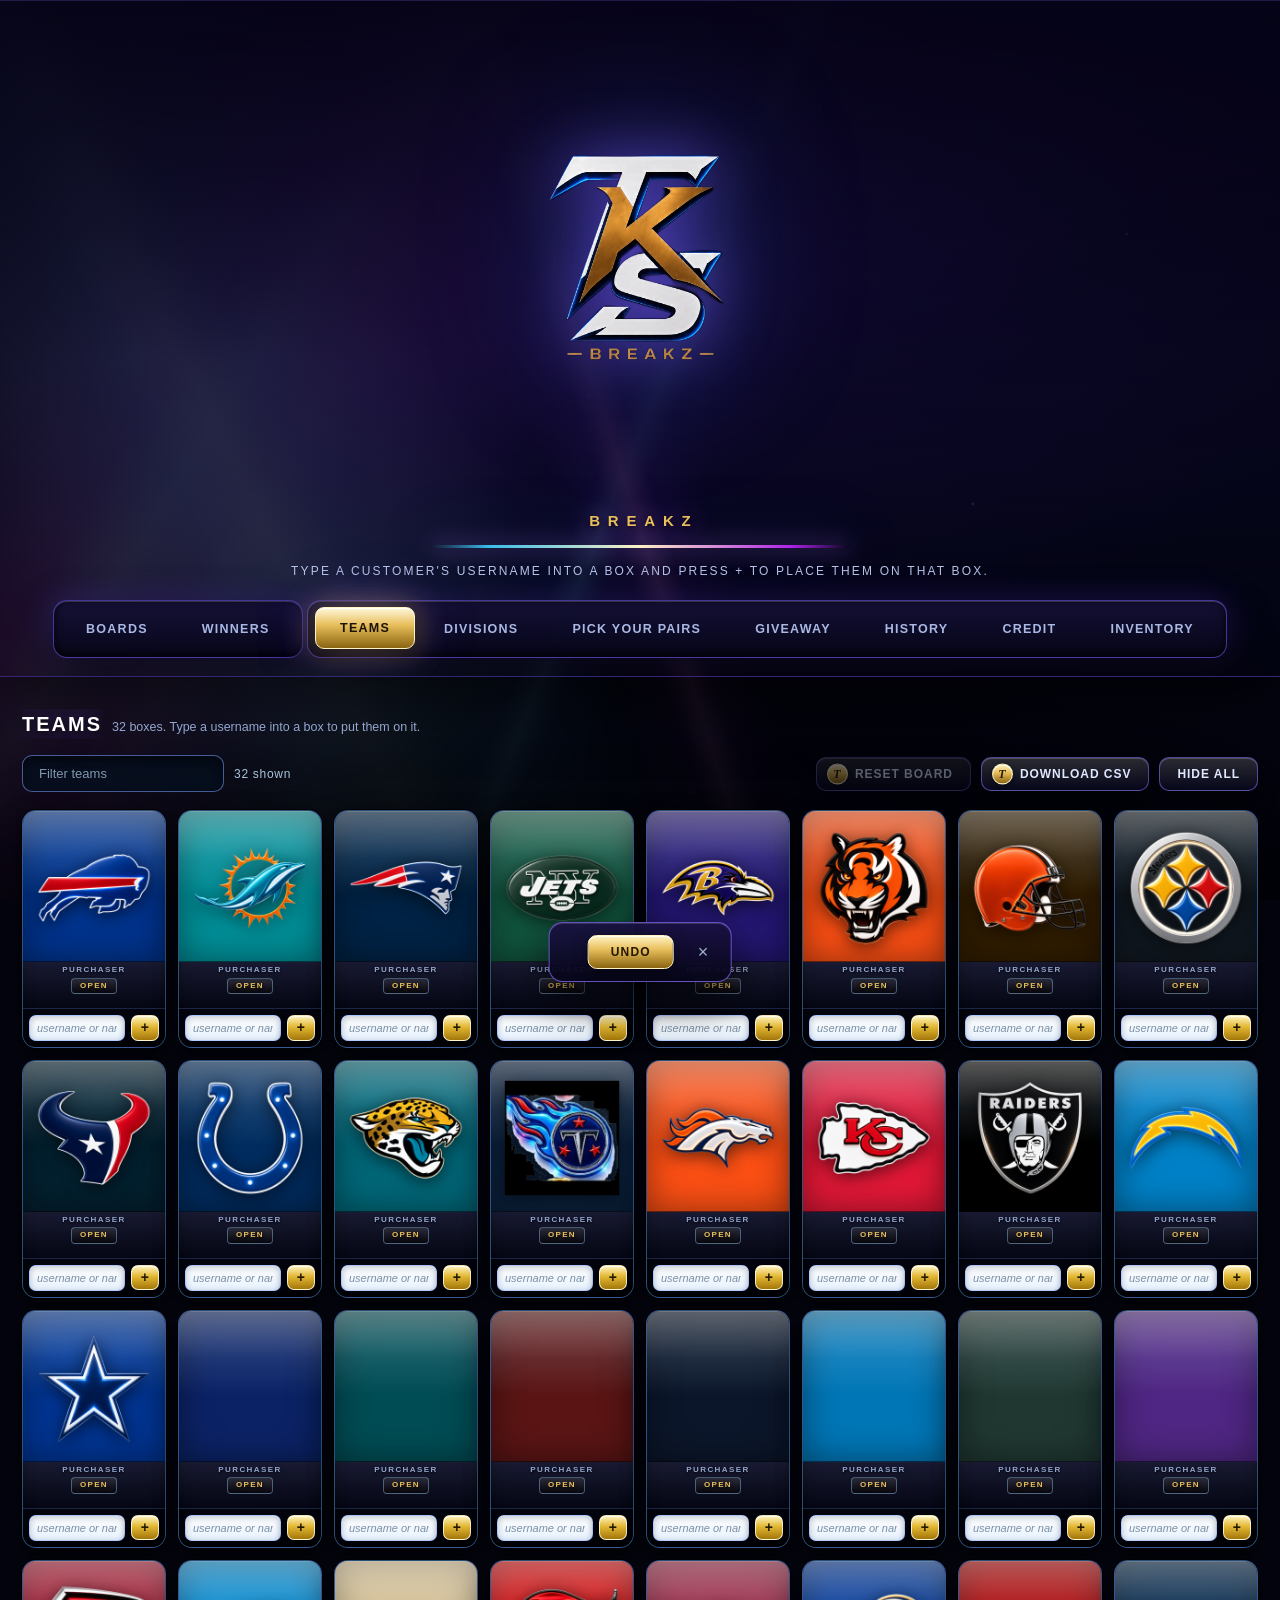
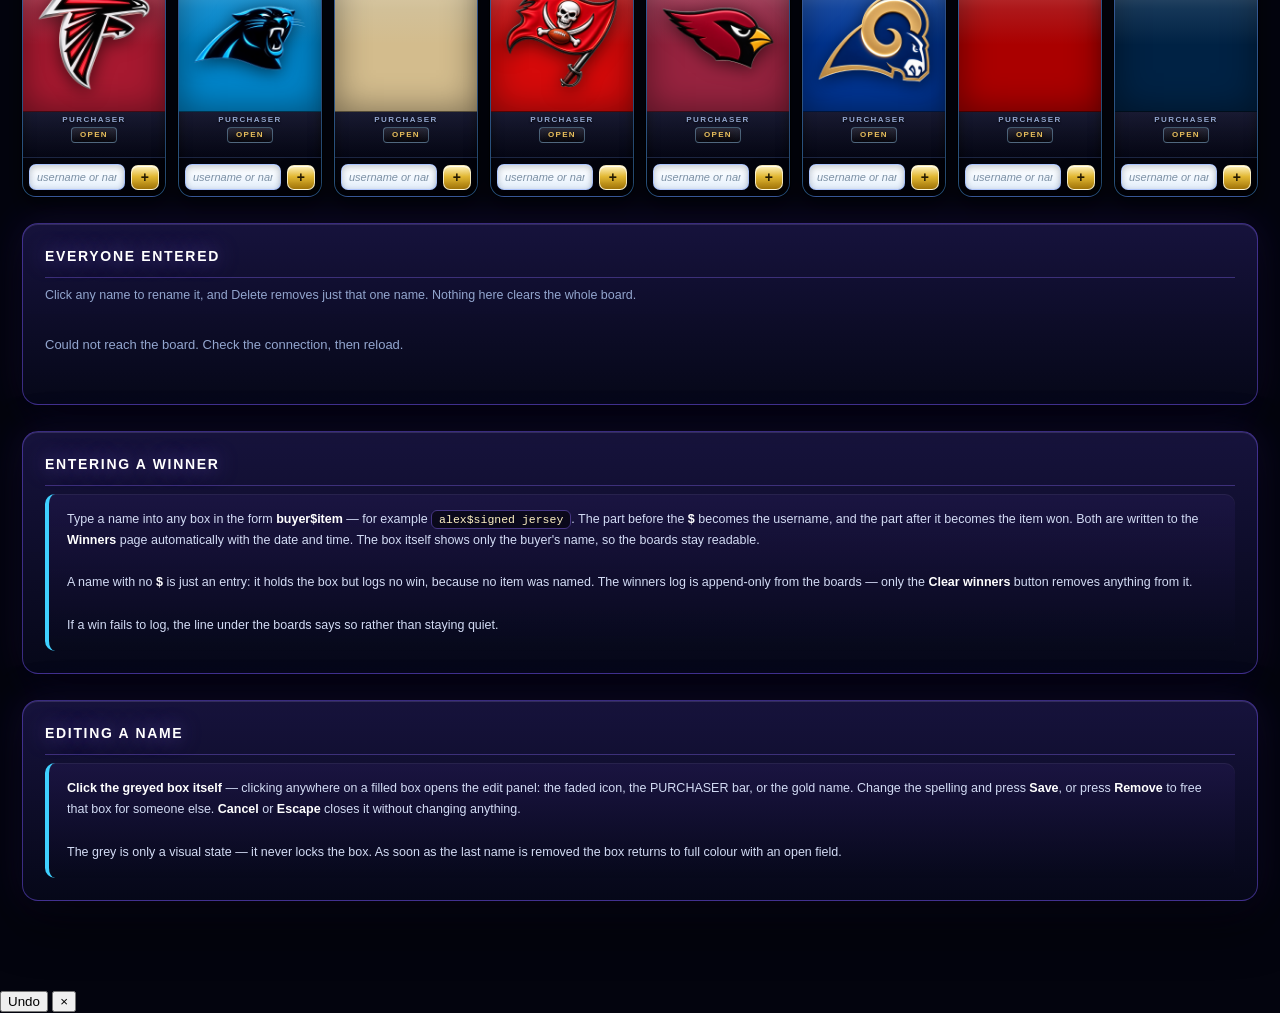
==== commit 6d1e0fbb: "Update index.html" ====
--- a/index.html
+++ b/index.html
@@ -18,11 +18,18 @@
    ?v= makes each one a different URL, so a changed file is a new
    download everywhere.
 
-   BUMPED to 29: neon.css carries the SELECTION PANEL and REPORT
-   styles - .pickcard, .pickrow, .picktotal, .outbatch and the
-   .creditform fields had no rules at all, so the right column
-   and the report underneath rendered as loose text. app.js
-   carries the drawn per-item card icon.
+   BUMPED to 29: neon.css carries the INVENTORY ROW and SELECTION
+   PANEL styles, and app.js carries the editable stock rows - one line
+   per item, with its cost and count as boxes on the row and its own
+   + / - / Delete buttons.
+
+   ONLY THESE TWO ARE BUMPED. teams.js, boards.js, sb-client.js,
+   winners.js, casino.css and divisions.css have NOT changed, so they
+   stay on 28 and keep serving the copy the CDN already holds. Asking
+   for four unchanged scripts at once at brand-new URLs is what emptied
+   the board tabs once already - do not do it again. The cards
+   were being built with no CSS at all, so an item showed as loose text
+   instead of a selectable tile.
 
    app.js now carries: the HISTORY tab (every board reset is written down
    before it clears, and History lists each one); the GIVEAWAY wheel with
@@ -31,7 +38,7 @@
 
    neon.css carries the hub-mark styling and the spin glow. */
 (function () {
-  var files = ["casino.css?v=29", "divisions.css?v=29", "neon.css?v=29"];
+  var files = ["casino.css?v=28", "divisions.css?v=28", "neon.css?v=29"];
   for (var i = 0; i < files.length; i++) {
     var link = document.createElement("link");
     link.rel = "stylesheet";
@@ -241,11 +248,12 @@
      ?v= makes each one a different URL, so a changed file is a new
      download everywhere. BUMP THIS NUMBER WHENEVER A SCRIPT CHANGES.
 
-     BUMPED to 29 so app.js is refetched with the rest. -->
-<script src="teams.js?v=29"></script>
-<script src="boards.js?v=29"></script>
-<script src="sb-client.js?v=29"></script>
-<script src="winners.js?v=29"></script>
+     BUMPED to 29 so app.js and neon.css are refetched, and nothing
+     else is. -->
+<script src="teams.js?v=28"></script>
+<script src="boards.js?v=28"></script>
+<script src="sb-client.js?v=28"></script>
+<script src="winners.js?v=28"></script>
 <script src="app.js?v=29"></script>
 
 <script>
